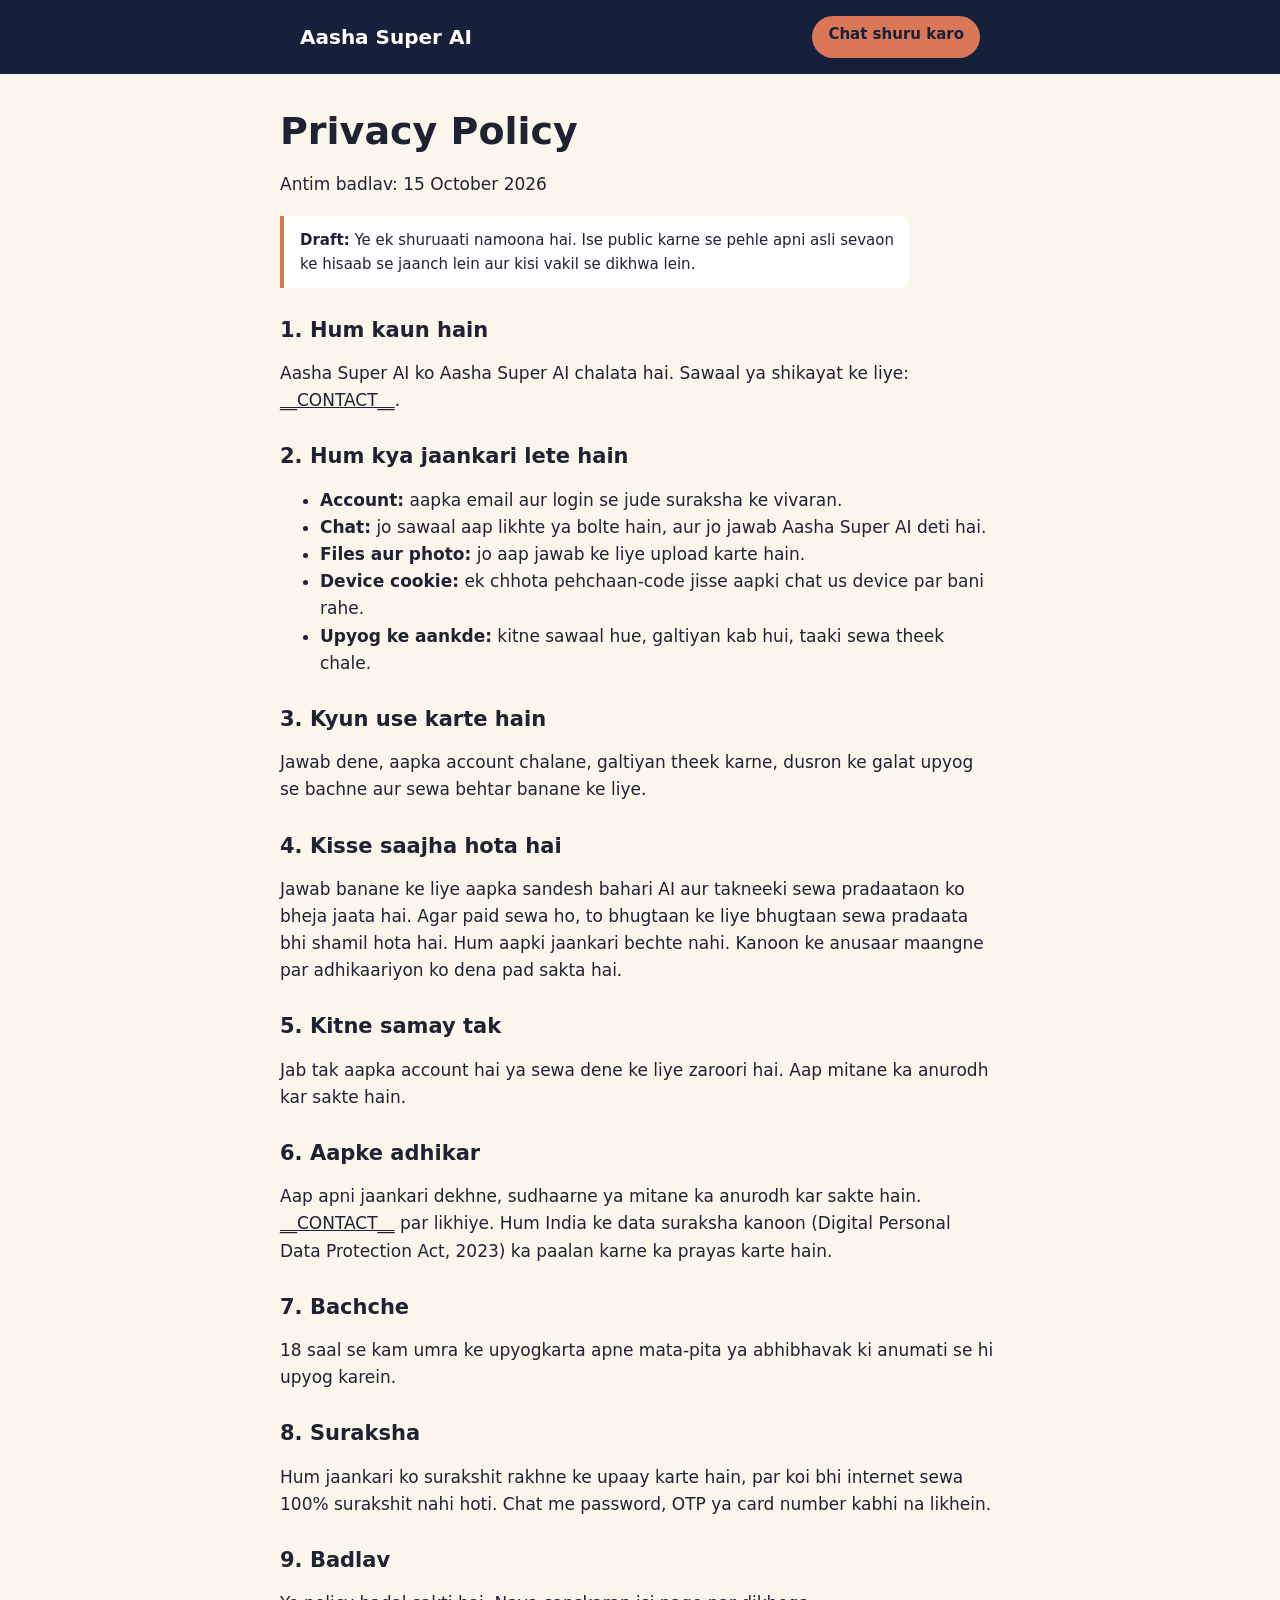
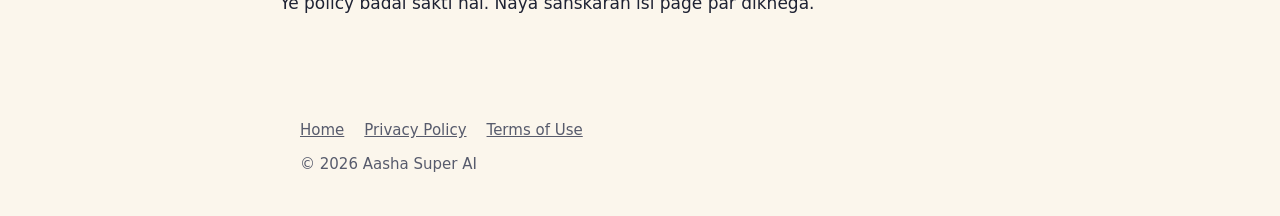
==== privacy.html @ 4db900f7 "Add files via upload" ====
<!doctype html>
<html lang="en-IN">
<head>
<meta charset="utf-8">
<meta name="viewport" content="width=device-width, initial-scale=1, viewport-fit=cover">
<title>Privacy Policy - Aasha Super AI</title>
<meta name="description" content="Aasha Super AI aapki jaankari kaise use karti hai.">
<link rel="canonical" href="https://surajmishr999-coder.github.io/privacy.html">
<meta name="theme-color" content="#17203A">
<link rel="icon" href="/favicon.svg" type="image/svg+xml">
<link rel="stylesheet" href="/style.css">
</head>
<body>
<div class="legal-top"><div class="wrap"><div class="top"><a class="brand" href="/"><span>Aasha Super AI</span></a><a class="btn small" href="https://asha-ai-suraj.streamlit.app">Chat shuru karo</a></div></div></div>
<main class="wrap legal">
<h1>Privacy Policy</h1>
<p>Antim badlav: 15 October 2026</p>
<p class="draft"><strong>Draft:</strong> Ye ek shuruaati namoona hai. Ise public karne se pehle apni asli sevaon ke hisaab se jaanch lein aur kisi vakil se dikhwa lein.</p>

<h2>1. Hum kaun hain</h2>
<p>Aasha Super AI ko Aasha Super AI chalata hai. Sawaal ya shikayat ke liye: <a href="mailto:__CONTACT__">__CONTACT__</a>.</p>

<h2>2. Hum kya jaankari lete hain</h2>
<ul>
<li><strong>Account:</strong> aapka email aur login se jude suraksha ke vivaran.</li>
<li><strong>Chat:</strong> jo sawaal aap likhte ya bolte hain, aur jo jawab Aasha Super AI deti hai.</li>
<li><strong>Files aur photo:</strong> jo aap jawab ke liye upload karte hain.</li>
<li><strong>Device cookie:</strong> ek chhota pehchaan-code jisse aapki chat us device par bani rahe.</li>
<li><strong>Upyog ke aankde:</strong> kitne sawaal hue, galtiyan kab hui, taaki sewa theek chale.</li>
</ul>

<h2>3. Kyun use karte hain</h2>
<p>Jawab dene, aapka account chalane, galtiyan theek karne, dusron ke galat upyog se bachne aur sewa behtar banane ke liye.</p>

<h2>4. Kisse saajha hota hai</h2>
<p>Jawab banane ke liye aapka sandesh bahari AI aur takneeki sewa pradaataon ko bheja jaata hai. Agar paid sewa ho, to bhugtaan ke liye bhugtaan sewa pradaata bhi shamil hota hai. Hum aapki jaankari bechte nahi. Kanoon ke anusaar maangne par adhikaariyon ko dena pad sakta hai.</p>

<h2>5. Kitne samay tak</h2>
<p>Jab tak aapka account hai ya sewa dene ke liye zaroori hai. Aap mitane ka anurodh kar sakte hain.</p>

<h2>6. Aapke adhikar</h2>
<p>Aap apni jaankari dekhne, sudhaarne ya mitane ka anurodh kar sakte hain. <a href="mailto:__CONTACT__">__CONTACT__</a> par likhiye. Hum India ke data suraksha kanoon (Digital Personal Data Protection Act, 2023) ka paalan karne ka prayas karte hain.</p>

<h2>7. Bachche</h2>
<p>18 saal se kam umra ke upyogkarta apne mata-pita ya abhibhavak ki anumati se hi upyog karein.</p>

<h2>8. Suraksha</h2>
<p>Hum jaankari ko surakshit rakhne ke upaay karte hain, par koi bhi internet sewa 100% surakshit nahi hoti. Chat me password, OTP ya card number kabhi na likhein.</p>

<h2>9. Badlav</h2>
<p>Ye policy badal sakti hai. Naya sanskaran isi page par dikhega.</p>
</main>
<footer><div class="wrap">
  <nav aria-label="Zaroori links"><a href="/">Home</a><a href="/privacy.html">Privacy Policy</a><a href="/terms.html">Terms of Use</a></nav>
  <div>&copy; 2026 Aasha Super AI</div>
</div></footer>
</body>
</html>
---- style.css ----
:root{--paper:#FBF6EC;--ink:#1E2233;--night:#17203A;--night2:#232E52;--clay:#D97757;--dawn:#F5C26B;--mist:#E3DBC9;--muted:#575B6C;--card:#FFFFFF;
--sans:system-ui,-apple-system,"Segoe UI","Noto Sans","Noto Sans Devanagari","Nirmala UI",Roboto,"Helvetica Neue",Arial,sans-serif}
@media (prefers-color-scheme:dark){:root{--paper:#10162B;--ink:#EEEBF3;--muted:#A9ADBF;--card:#1B2340;--mist:#2A3357}}
*{box-sizing:border-box}html{-webkit-text-size-adjust:100%}
body{margin:0;font-family:var(--sans);background:var(--paper);color:var(--ink);line-height:1.6;font-size:17px;
padding-top:env(safe-area-inset-top,0);padding-bottom:env(safe-area-inset-bottom,0)}
.wrap{max-width:720px;margin:0 auto;padding:0 20px}
a{color:inherit}
.btn{display:inline-block;min-height:48px;padding:13px 24px;border-radius:999px;background:var(--clay);color:var(--night);font-weight:700;text-decoration:none;line-height:1.3}
.btn.small{min-height:42px;padding:9px 16px;font-size:15px}
.btn:focus-visible,a:focus-visible{outline:3px solid var(--dawn);outline-offset:3px}
/* hero */
.hero{position:relative;overflow:hidden;background:var(--night);color:#fff;padding-bottom:72px}
.top{display:flex;align-items:center;justify-content:space-between;padding:16px 0;position:relative;z-index:2}
.brand{display:flex;align-items:center;gap:10px;font-weight:800;font-size:20px;text-decoration:none;color:#fff}
.brand svg{width:36px;height:36px}
.sun{position:absolute;left:50%;bottom:-210px;width:560px;height:560px;margin-left:-280px;border-radius:50%;background:var(--dawn);animation:rise 1.8s cubic-bezier(.2,.7,.2,1) both}
@keyframes rise{from{transform:translateY(58%)}to{transform:none}}
.hero .wrap{position:relative;z-index:1}
.hi{margin:34px 0 4px;font-size:clamp(76px,24vw,132px);font-weight:800;line-height:1.05;color:var(--dawn)}
.hero h1{margin:0 0 14px;font-size:clamp(28px,7.2vw,46px);line-height:1.15;font-weight:800;max-width:15em}
.lead{margin:0 0 26px;font-size:18px;max-width:34em;color:#E6E8F2}
.chat{display:grid;gap:10px;max-width:430px;margin-top:44px}
.b{padding:12px 16px;border-radius:20px;font-size:17px;max-width:88%}
.b.u{justify-self:end;background:#fff;color:var(--night)}
.b.a{justify-self:start;background:var(--night2);color:#fff;border:1px solid rgba(255,255,255,.28)}
/* sections */
.sec{padding:56px 0}
h2{margin:0 0 20px;font-size:clamp(24px,5.6vw,32px);line-height:1.2;font-weight:800}
.rows{list-style:none;margin:0;padding:0}
.rows li{display:grid;gap:4px;padding:18px 0;border-top:1px solid var(--mist)}
.rows li:last-child{border-bottom:1px solid var(--mist)}
.rows h3{margin:0;font-size:19px;font-weight:700}.rows p{margin:0;color:var(--muted)}
@media (min-width:640px){.rows li{grid-template-columns:230px 1fr;gap:24px}}
.steps{list-style:none;margin:0;padding:0;counter-reset:s}
.steps li{display:flex;gap:16px;padding:12px 0;align-items:flex-start}
.steps li::before{counter-increment:s;content:counter(s);flex:none;width:34px;height:34px;border-radius:50%;background:var(--night);color:#fff;display:grid;place-items:center;font-weight:700}
@media (prefers-color-scheme:dark){.steps li::before{background:var(--dawn);color:var(--night)}}
.note{margin-top:24px;padding:14px 18px;border-left:4px solid var(--clay);background:var(--card);border-radius:0 12px 12px 0}
.cta{background:var(--night);color:#fff;padding:60px 0}
.cta h2{max-width:16em}
footer{padding:28px 0 40px;font-size:15px;color:var(--muted)}
footer nav{display:flex;flex-wrap:wrap;gap:8px 20px;margin-bottom:10px}
/* legal pages */
.legal{padding:28px 0 56px}
.legal h1{font-size:clamp(28px,7vw,38px);line-height:1.15;margin:8px 0 6px;font-weight:800}
.legal h2{font-size:21px;margin:30px 0 8px}
.legal p,.legal li{max-width:42em}
.legal .draft{background:var(--card);border-left:4px solid var(--clay);padding:12px 16px;border-radius:0 12px 12px 0;font-size:15px;margin:18px 0}
.legal-top{background:var(--night);color:#fff}
@media (prefers-reduced-motion:reduce){.sun{animation:none}}
@media (min-width:900px){.sun{left:calc(50% - 145px)}}
.cta .mom{margin:0 0 22px;max-width:30em;color:#E6E8F2}
@media (max-width:420px){.brand{font-size:18px}.btn.small{padding:9px 14px;font-size:14px}}
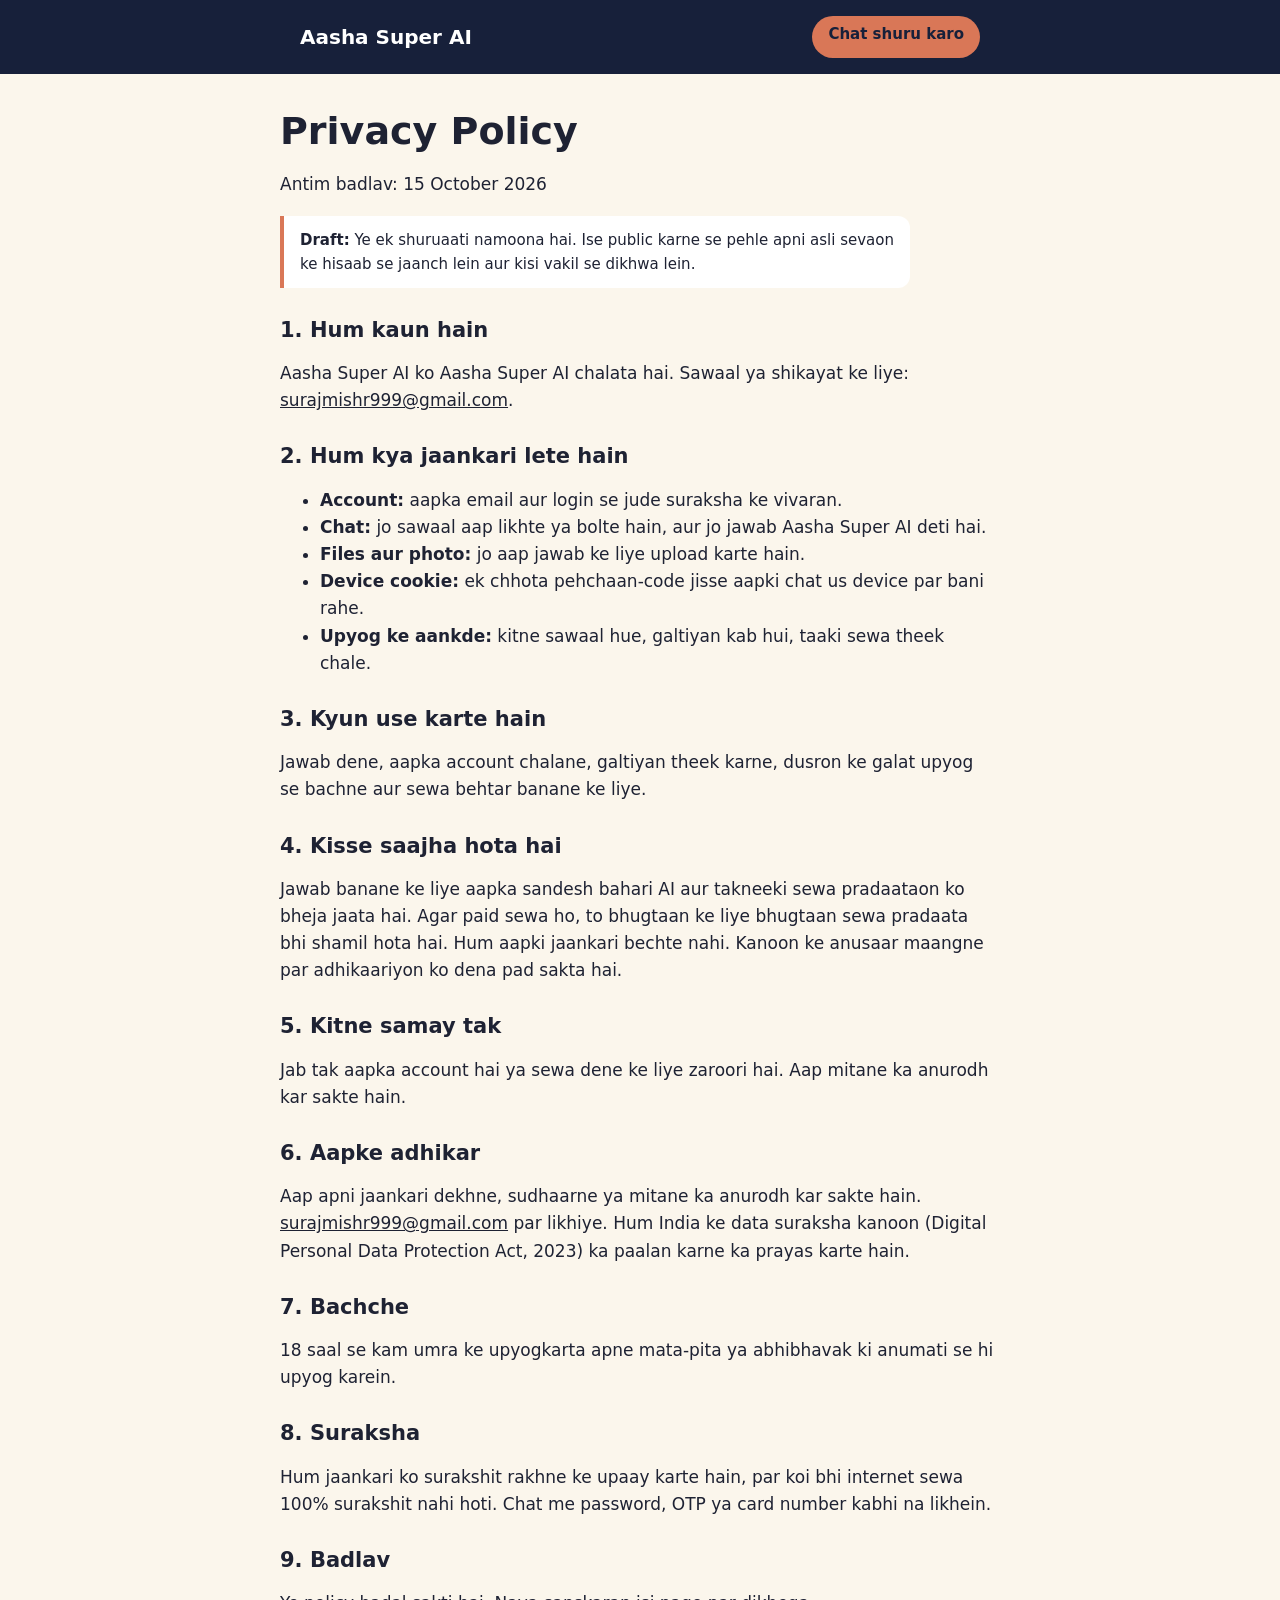
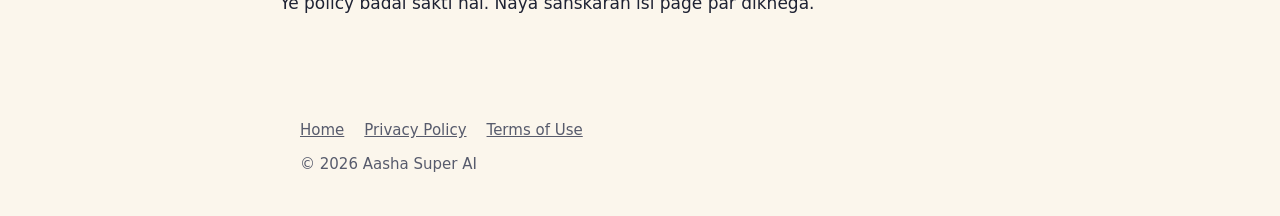
==== commit 65e65563: "Update contact email in privacy policy" ====
--- a/privacy.html
+++ b/privacy.html
@@ -1,3 +1,4 @@
+
 <!doctype html>
 <html lang="en-IN">
 <head>
@@ -18,7 +19,7 @@
 <p class="draft"><strong>Draft:</strong> Ye ek shuruaati namoona hai. Ise public karne se pehle apni asli sevaon ke hisaab se jaanch lein aur kisi vakil se dikhwa lein.</p>
 
 <h2>1. Hum kaun hain</h2>
-<p>Aasha Super AI ko Aasha Super AI chalata hai. Sawaal ya shikayat ke liye: <a href="mailto:__CONTACT__">__CONTACT__</a>.</p>
+<p>Aasha Super AI ko Aasha Super AI chalata hai. Sawaal ya shikayat ke liye: <a href="mailto:surajmishr999@gmail.com">surajmishr999@gmail.com</a>.</p>
 
 <h2>2. Hum kya jaankari lete hain</h2>
 <ul>
@@ -39,7 +40,7 @@
 <p>Jab tak aapka account hai ya sewa dene ke liye zaroori hai. Aap mitane ka anurodh kar sakte hain.</p>
 
 <h2>6. Aapke adhikar</h2>
-<p>Aap apni jaankari dekhne, sudhaarne ya mitane ka anurodh kar sakte hain. <a href="mailto:__CONTACT__">__CONTACT__</a> par likhiye. Hum India ke data suraksha kanoon (Digital Personal Data Protection Act, 2023) ka paalan karne ka prayas karte hain.</p>
+<p>Aap apni jaankari dekhne, sudhaarne ya mitane ka anurodh kar sakte hain. <a href="mailto:surajmishr999@gmail.com">surajmishr999@gmail.com</a> par likhiye. Hum India ke data suraksha kanoon (Digital Personal Data Protection Act, 2023) ka paalan karne ka prayas karte hain.</p>
 
 <h2>7. Bachche</h2>
 <p>18 saal se kam umra ke upyogkarta apne mata-pita ya abhibhavak ki anumati se hi upyog karein.</p>
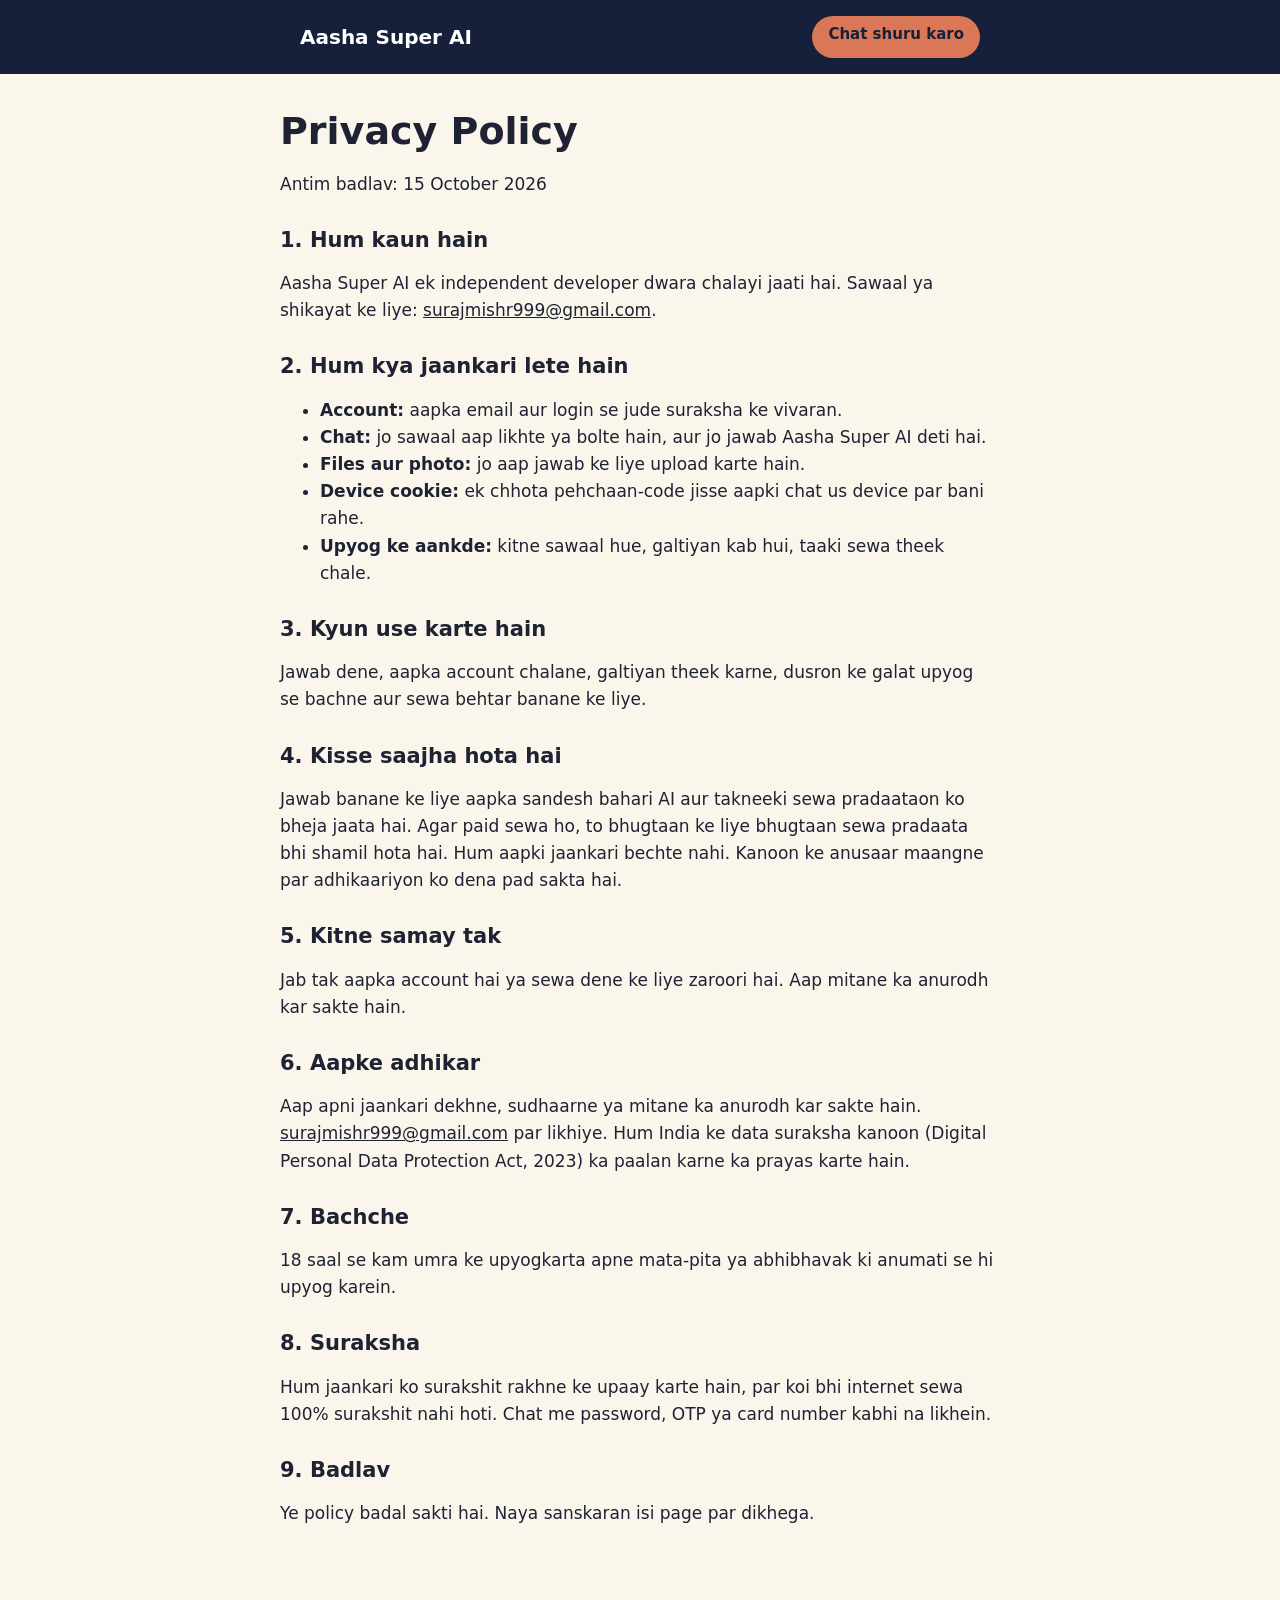
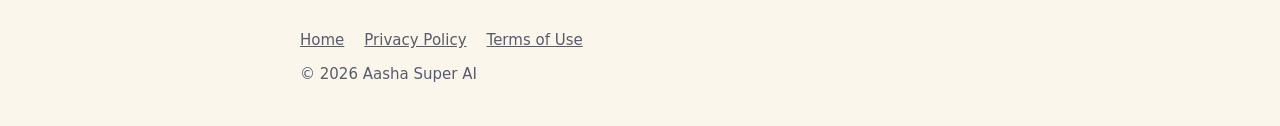
==== commit def5aabc: "Revise privacy policy details and remove draft notice Updated the privacy policy to clarify the deve" ====
--- a/privacy.html
+++ b/privacy.html
@@ -1,4 +1,3 @@
-
 <!doctype html>
 <html lang="en-IN">
 <head>
@@ -16,10 +15,9 @@
 <main class="wrap legal">
 <h1>Privacy Policy</h1>
 <p>Antim badlav: 15 October 2026</p>
-<p class="draft"><strong>Draft:</strong> Ye ek shuruaati namoona hai. Ise public karne se pehle apni asli sevaon ke hisaab se jaanch lein aur kisi vakil se dikhwa lein.</p>
 
 <h2>1. Hum kaun hain</h2>
-<p>Aasha Super AI ko Aasha Super AI chalata hai. Sawaal ya shikayat ke liye: <a href="mailto:surajmishr999@gmail.com">surajmishr999@gmail.com</a>.</p>
+<p>Aasha Super AI ek independent developer dwara chalayi jaati hai. Sawaal ya shikayat ke liye: <a href="mailto:surajmishr999@gmail.com">surajmishr999@gmail.com</a>.</p>
 
 <h2>2. Hum kya jaankari lete hain</h2>
 <ul>
